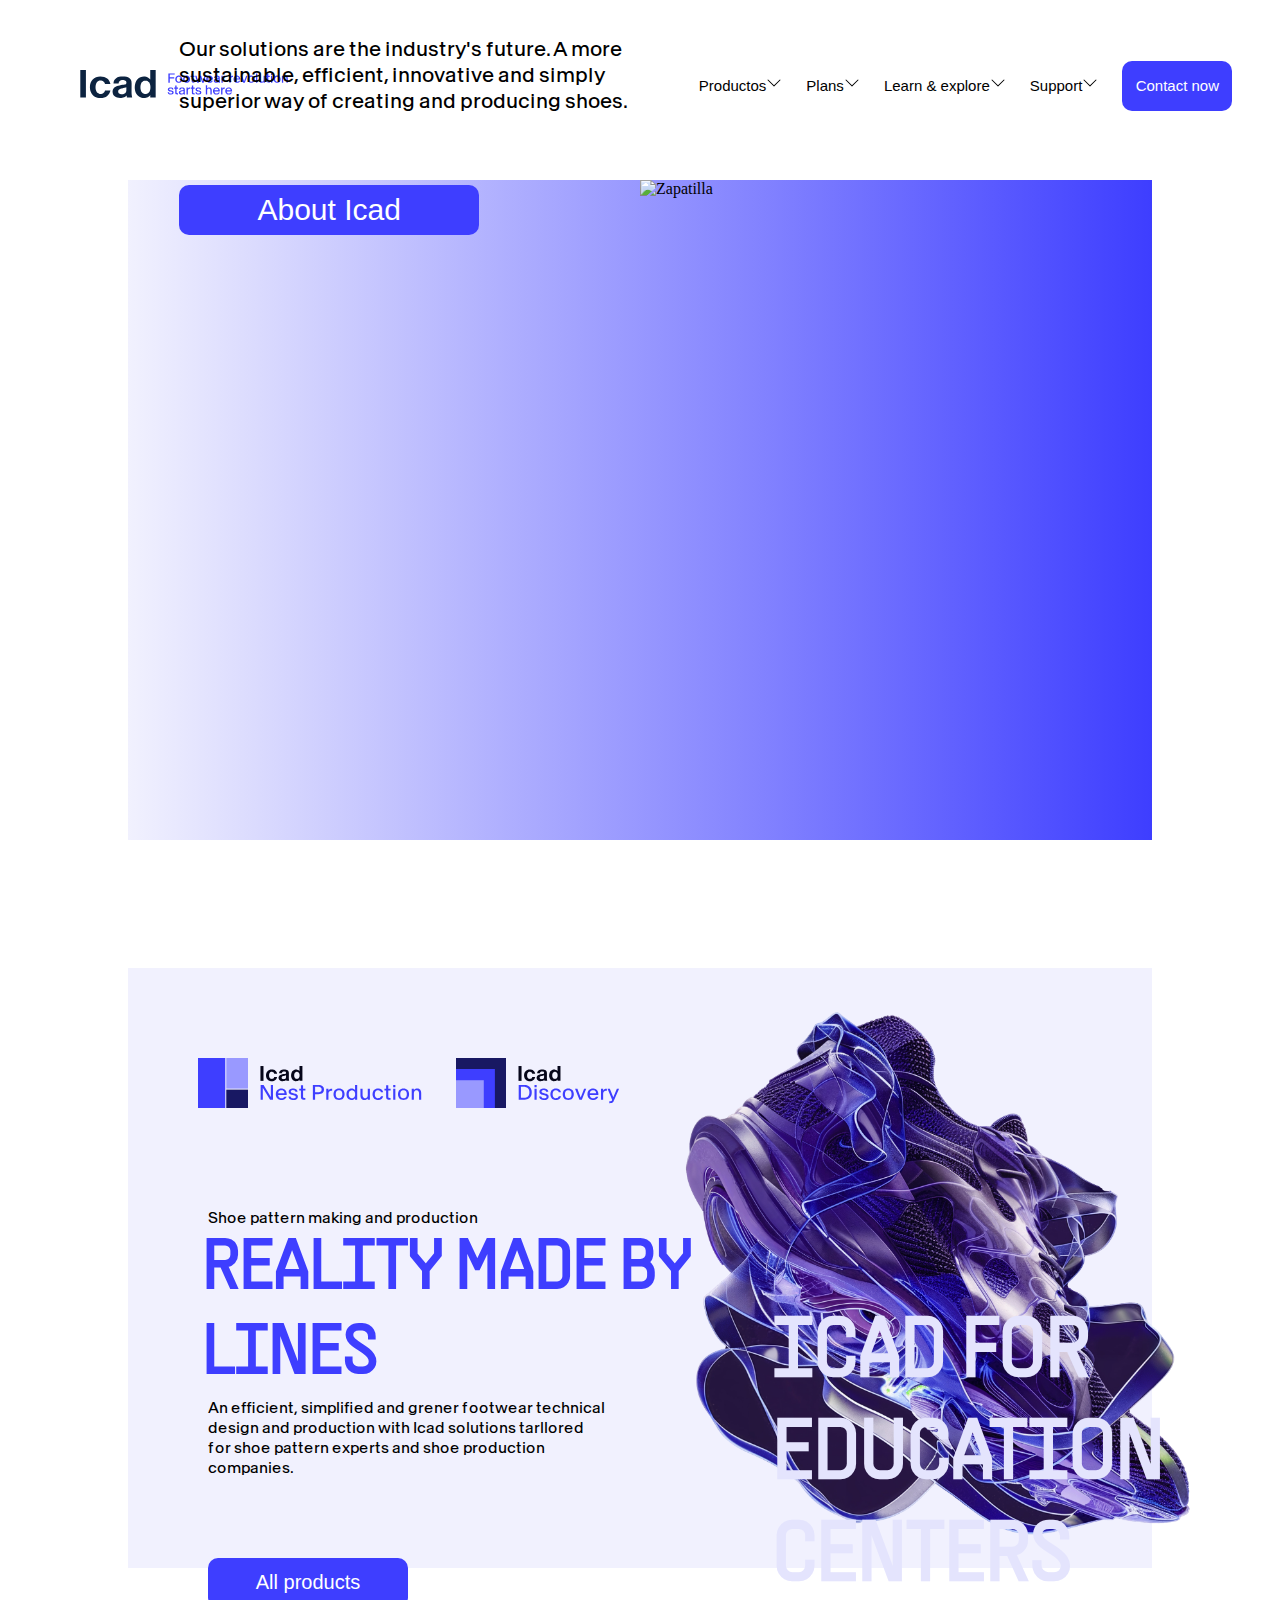
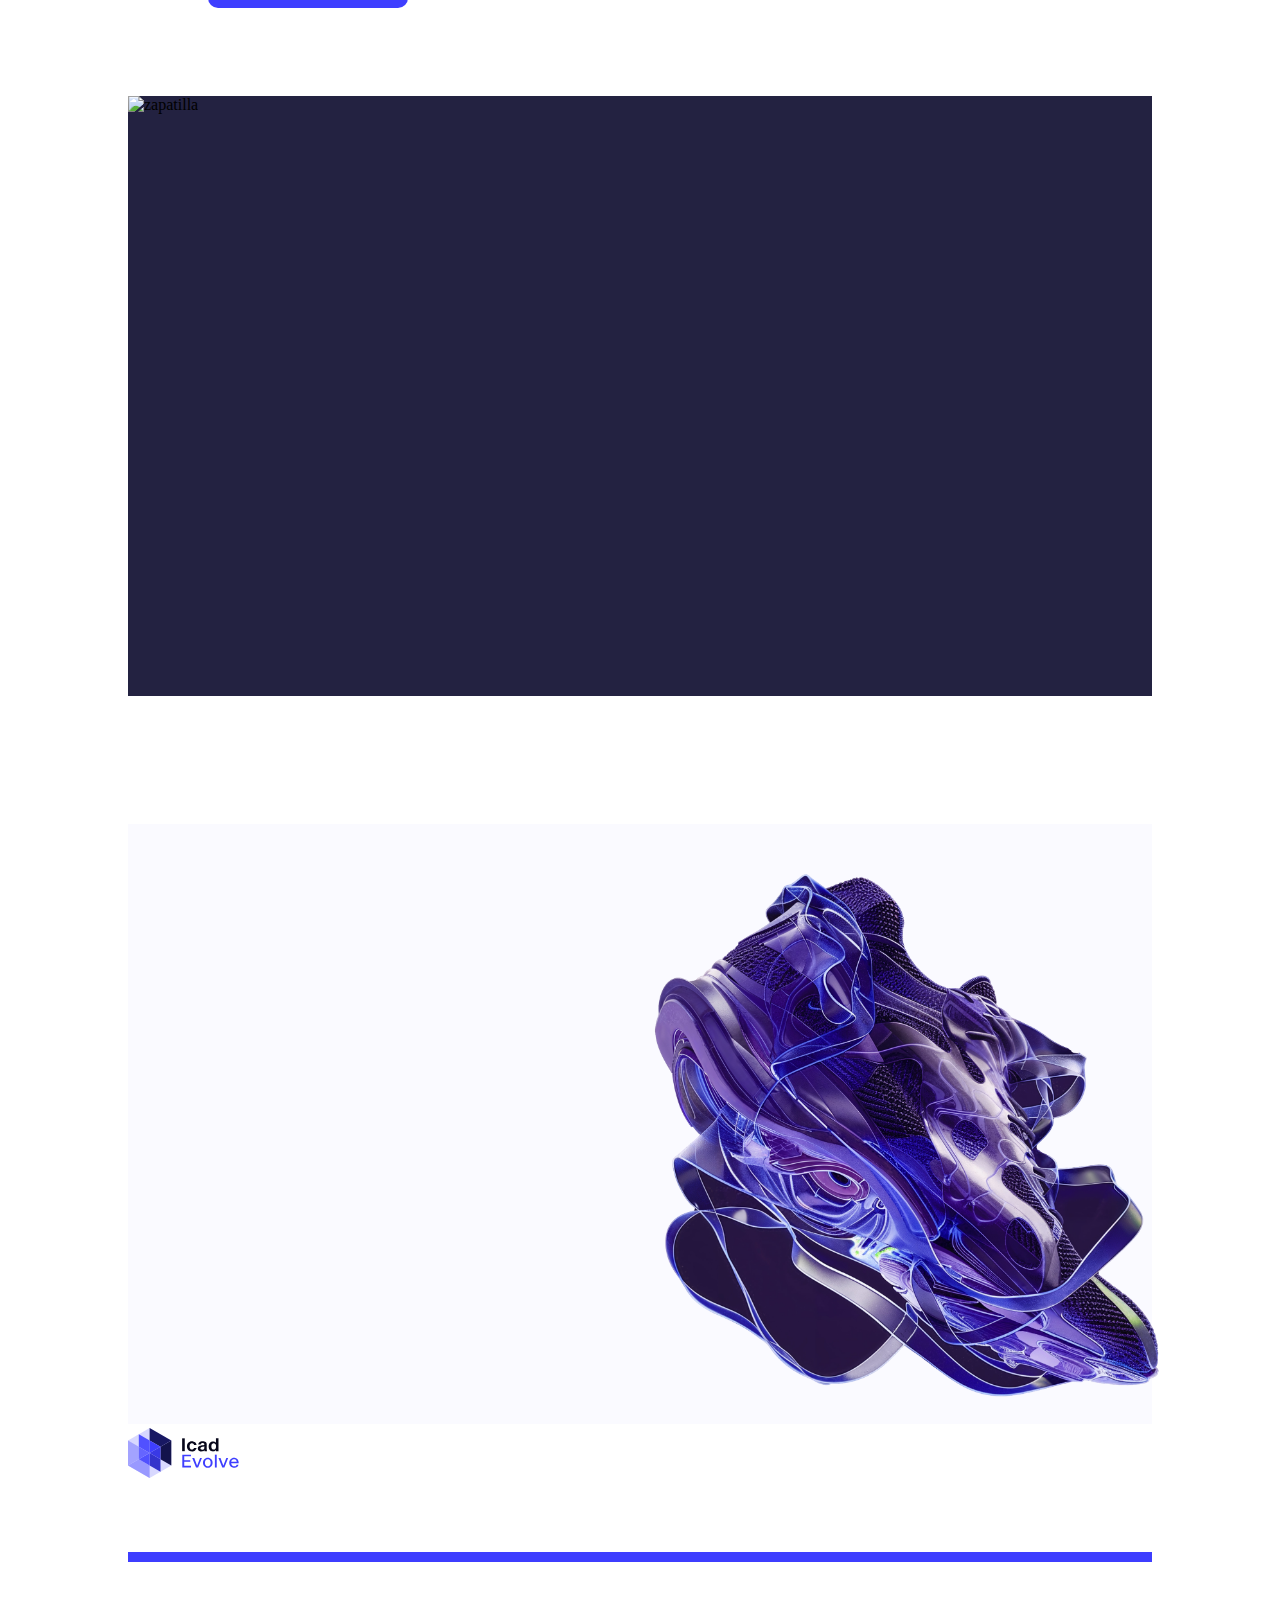
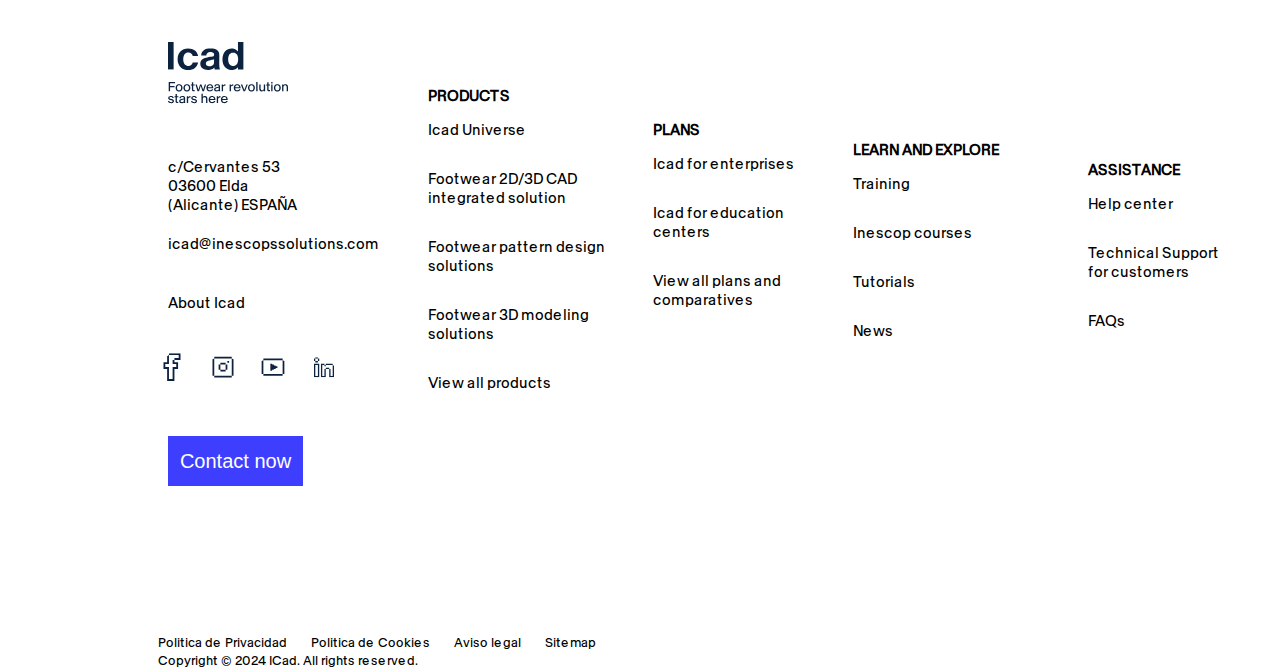
==== index.html @ 35feff92 "Primer commit" ====
<!DOCTYPE html>
<html lang="en">
<head>
    <meta charset="UTF-8">
    <meta name="viewport" content="width=device-width, initial-scale=1.0">
    <title>Icad</title>
    <link rel="stylesheet" href="styles.css">
    <link rel="icon" href="icons/logo-url.svg" type="image">
</head>
<body>
        <header>
            <img class="logo" src="icons/logo.svg" alt="Logo">
            <nav class="menu">
                <button id="products-button" class="products-button" onclick="myFunction()" >Productos<img class="product-icon" src="icons/chevron-down.svg" alt="chevron-down"><img id="chevron-up" class="chevron-up" src="icons/chevron-up.svg" alt="chevron-up"></button>
                <button class="plans-button" onclick="plansFunction()">Plans<img class="plans-icon" src="icons/chevron-down.svg" alt="chevron-down"></button>
                <button class="learn-explore" onclick="exploreFunction()">Learn & explore<img src="icons/chevron-down.svg" alt="chevron-down"></button>
                <button class="support" onclick="supportFunction()">Support<img src="icons/chevron-down.svg" alt="chevron-down"></button>
                <button class="contact-now" type="submit">Contact now</button>
            </nav>
        </header>
        <div id="dropdown-products-content" class="dropdown-products-content">
            <a class="text-1" href="#">Icad for business</a>
            <br>
            <a class="text-2" href="#">Icad for education centers</a>
            <br>
            <button class="button-products">View all plans</button>
        </div>

        <div class="main-container-1">
            <div class="container-1">
            <img src="images/40866ad9741f3b003b96d9e896b05a7f.png" alt="Zapatilla">
            <h1 class="text-1-container">REVOLUTIONIZE YOUR FOOTWEAR CREATION PROCESSES</h1>
            <p>Our solutions are the industry's future. A more sustainable, efficient, innovative and simply superior way of creating and producing shoes.</p>
            <button class="main-button">About Icad</button>
            </div>
        </div>
        <div class="main-container-2">
            
            <div class="container-2">
                <img class="logo-nest" src="icons/Icad-nest-production.svg" alt="logo">
                <img class="logo-discovery" src="icons/Icad-discorevy.svg" alt="logo">
                <img class="zapatilla-morada" src="images/90f8885d36a20b08c599fa4535f0c009.png" alt="Zapatilla">
                <p class="sub-title">Shoe pattern making and production</p>
                <h1>REALITY MADE BY LINES</h1>
                <p>An efficient, simplified and grener footwear technical design and production with Icad solutions tarllored for shoe pattern experts and shoe production companies.</p>
                <button class="button-container-2">All products</button>
            </div>
        </div>

        <div class="main-container-3">
            <div class="container-3">
                <img src="images/26df6f5c9c94a280198f07b001f8804c.jpeg" alt="zapatilla">
                <h1>ICAD FOR EDUCATION CENTERS</h1>
            </div>
        </div>

        <div class="main-container-4">
            <div class="container-4">
                <img class="img-container4" src="images/90f8885d36a20b08c599fa4535f0c009.png" alt="zapatilla">
                <img class="logo-evolve" src="icons/Icad-evolve.svg" alt="logo">
            </div>
        </div>

        <div class="main-footer">
        <footer class="footer">
            <img class="logo-footer" src="icons/logo-footer.svg" alt="logo">
            <p class="text-direction">c/Cervantes 53 03600 Elda (Alicante) ESPAÑA</p>
            <p class="text-email">icad@inescopssolutions.com</p>
            <p class="text-about">About Icad</p>
            <div class="redes">
                <a class="facebook" href="https://www.facebook.com">
                    <img src="icons/facebook-logo.svg" alt="Facebook">
                </a>
                <a class="instagram" href="https://www.instagram.com">
                    <img src="icons/instagram-logo.svg" alt="Instagram">
                </a>
                <a class="youtube" href="https://www.youtube.com">
                    <img src="icons/youtube-logo.svg" alt="Youtube">
                </a>
                <a class="linkedin" href="https://es.linkedin.com">
                    <img src="icons/logo-in.svg" alt="LinkedIn">
                </a>
            </div>
            <button class="footer-button">Contact now</button>
            <div class="products-footer">
                <h2 class="products-title">PRODUCTS</h2>
                <ul>
                    <li><a href="#">Icad Universe</a></li>
                    <li><a href="#">Footwear 2D/3D CAD integrated solution</a></li>
                    <li><a href="#">Footwear pattern design solutions</a></li>
                    <li><a href="#">Footwear 3D modeling solutions</a></li>
                    <li><a href="#">View all products</a></li>
                </ul>
            </div>
            <div class="plans-footer">
                <h2 class="plans-title">PLANS</h2>
                <ul>
                    <li><a href="#">Icad for enterprises</a></li>
                    <li><a href="#">Icad for education centers</a></li>
                    <li><a href="#">View all plans and comparatives</a></li>
                </ul>
            </div>
            <div class="learn-footer">
                <h2 class="learn-title">LEARN AND EXPLORE</h2>
                <ul>
                    <li><a href="#">Training</a></li>
                    <li><a href="#">Inescop courses</a></li>
                    <li><a href="#">Tutorials</a></li>
                    <li><a href="#">News</a></li>
                </ul>
            </div>
            <div class="assistance-footer">
                <h2 class="assistance-title">ASSISTANCE</h2>
                <ul>
                    <li><a href="#">Help center</a></li>
                    <li><a href="#">Technical Support for customers</a></li>
                    <li><a href="#">FAQs</a></li>
                </ul>
            </div>
            <div class="license-footer">
                <a href="#">Politica de Privacidad</a>
                <a href="#">Politica de Cookies</a>
                <a href="#">Aviso legal</a>
                <a href="#">Sitemap</a>
                <a href="#">Copyright © 2024 ICad. All rights reserved.</a>
            </div>
        </footer>
        </div>
        </div>
        <script src="script.js"></script>
</body>
</html>
---- styles.css ----
* {
    margin: 0;
    padding: 0;
}

@font-face {
    font-family: 'PP Supply Sans';
    src: url('fonts/PPSupplySans-Light.ttf');
    font-weight: normal;
    font-style: normal;
}

@font-face {
    font-family: 'BaikalVAR';
    src: url('fonts/BaikalVAR-Regular.ttf');
    font-weight: normal;
    font-style: normal;
}

header {
    width: 95%;
    height: 100px;
    margin: 20px;
    background-color: #fff;
}

.logo {
    margin-top: 50px;
    margin-left: 60px;
}

nav {
    width: 600px;
    margin-left: 55%;
    margin-top: -37px;
}

.products-button {
    font-size: 15px;
    border:none;
    background-color: #fff;
    cursor: pointer;
    margin:10px;
}

.dropdown-products-content {
    width: 100%;
    display: none;
    height: 200px;
    background-color: #fff;
    position: absolute;
    justify-content: center;
}

.text-1{
    color: #060619;
    margin: 10px;
    font-family: 'BaikalVAR', Arial, Helvetica, sans-serif;
    font-size: 25px;
    text-decoration: none;
    margin-left: 740px;
}

.text-1:hover {
    background-color: #E4E4FD;
}

.text-2{
    color: #060619;
    font-family: 'BaikalVAR', Arial, Helvetica, sans-serif;
    font-size: 25px;
    margin-left: 740px;
    text-decoration: none;
}

.text-2:hover {
    background-color: #E4E4FD;
}

.dropdown-products-content button {
    margin-top: 50px;
    margin-left: 700px;
    background-color: #3E3EFF;
    color: #fff;
    font-size: 20px;
    width: 250px;
    height: 50px ;
    border-radius: 10px;
    border:none;
    cursor: pointer;
}

.contact-now {
    width: 110px;
    height: 50px;
    background-color: #3E3EFF;
    color: #fff;
    border: none;
    margin: 10px;
    margin-right: 20px;
    margin-top: -75px;
    cursor: pointer;
    font-size: 15px;
    border-radius: 10px;
}

.drop-products {
    margin-left: -20px;
}

.product-icon {
    margin-top: -10px;
}

.show {
    display: block;
}

.plans-button {
    font-size: 15px;
    border: none;
    margin: 10px;
    background-color: #fff;
    cursor: pointer;
}

.learn-explore {
    font-size: 15px;
    border: none;
    margin: 10px;
    background-color: #fff;
    cursor: pointer;
}

.support {
    font-size: 15px;
    border: none;
    margin: 10px;
    background-color: #fff;
    cursor: pointer;
}

.chevron-up {
    display: none;
}

.show-2 {
    display: inline;
}

.main-container-1 {
    display: flex;
    justify-content: center;
    height: 700px;
}

.container-1 {
    text-align: left;
    margin-top: 40px;
    background: linear-gradient(to right,  #F1F1FE, #3E3EFF);
    width: 80%;
}

.text-1-container {
    font-size: 60px;
    font-family: 'PP Supply Sans', Arial, Helvetica, sans-serif;
    color: #3E3EFF;
    margin: 10px;
    width: 600px;
    margin-top: -40%;
    margin-left: 5%;
}

.container-1 p{
    width: 450px;
    font-family: 'BaikalVAR', Arial, Helvetica, sans-serif;
    margin-left: 5%;
    font-size: 20px;
    margin-top: 30px;
}

.main-button {
    margin-top: 70px;
    margin-left: 5%;
    font-size: 30px;
    background-color: #3E3EFF;
    color: #fff;
    width: 300px;
    height: 50px;
    border: none;
    cursor: pointer;
    border-radius: 10px;
}

.main-button:hover {
    box-shadow: 0px 0px 10px rgba(62, 62, 255, 0.5);
}

.main-container-1 img{
    width: 550px;
    margin-left: 50%;
}

.zapatilla-morada {
    width: 600px;
    margin-left: 48%;
    margin-top: -150px;
}

.main-container-2 {
    height: 600px;
    display: flex;
    justify-content: center;
    margin-top: 10%;
}

.container-2 {
    background-color: #F1F1FE;
    width: 80%;
}
.sub-title {
    width: 300px;
    margin-top: -35%;
    font-family: Arial, Helvetica, sans-serif; 
    margin-left: 80px;
}

.container-2 h1 {
    font-size: 70px;
    width: 600px;
    font-family: 'PP Supply Sans', Arial, Helvetica, sans-serif;
    color: #3E3EFF;
    margin-left: 75px;
}

.container-2 p{
    width: 400px;
    font-size: 15px;
    font-family: 'BaikalVAR', Arial, Helvetica, sans-serif;
    margin-left: 80px;
}

.container-2 button {
    width: 200px;
    height: 50px;
    color: #fff;
    background-color: #3E3EFF;
    font-size: 20px;
    border: none;
    border-radius: 10px;
    margin-top: 80px;
    margin-left: 80px;
}

.container-2 .icad-nest{
    width: 200px;
    margin-left: -35%;
}

.container-2 .icad-discovery {
    width: 200px;
}

.logo-nest{
    margin-top: 90px;
    margin-left: 70px;
}

.logo-nest img{
    width: 200px;
    height: 200px;
}
.logo-discovery {
    margin-left: 30px;
}

.main-container-3 {
    height: 600px;
    display: flex;
    justify-content: center;
    margin-top: 10%;
}

.container-3 {
    width: 80%;
    background-color: #232241;
}

.main-container-3 img {
    width: 600px;
}

.main-container-3 h1 {
    font-family: 'PP Supply Sans', Arial, Helvetica, sans-serif;
    width: 500px;
    font-size: 84px;
    margin-left: 63%;
    margin-top: -40%;
    color: #E4E4FD;
}

.main-container-4 {
    height: 600px;
    display: flex;
    justify-content: center;
    margin-top: 10%;
}

.container-4 {
    width: 80%;
    background-color: #FAFAFF;
}

.img-container4 {
    width: 600px;
    margin-left: 45%;
}

.container-4 .logo-evolve{
    margin-bottom: 70%;
}

.logo-evolve img{
    width: 150px;
}

.logo-footer {
    width: 120px;
    margin-top: 80px;
    margin-left: 40px;
}

.main-footer {
    display: flex;
    justify-content: center;
}

.footer {
    margin-top: 10%;
    width: 80%;
    height: 650px;
    background-color: #fff;
    border-top: 10px solid #3E3EFF;
}

.text-direction {
    font-size: 14px;
    font-family: 'BaikalVAR', Arial, Helvetica, sans-serif;
    width: 150px;
    margin-top: 50px;
    margin-left: 40px;
}

.text-email {
    font-size: 14px;
    font-family: 'BaikalVAR', Arial, Helvetica, sans-serif;
    margin-top: 20px;
    margin-left: 40px;
}

.text-about {
    font-size: 14px;
    font-family: 'BaikalVAR', Arial, Helvetica, sans-serif;
    margin-top: 40px;
    margin-left: 40px;
}

.redes {
    display: flex;
    width: 180px;
    justify-content: space-between;
    margin-top: 40px;
    margin-left: 30px;
}

.facebook img{
    width: 28px;
}

.instagram img {
    width: 28px;
}

.youtube img {
    width: 28px;
}

.linkedin img {
    width: 28px;
}

.footer-button {
    color: #fff;
    width: 135px;
    height: 50px;
    font-size: 20px;
    background-color: #3E3EFF;
    margin-top: 50px;
    margin-left: 40px;
    cursor: pointer;
    border: none;
}

.products-footer {
    font-family: 'BaikalVAR',Arial, Helvetica, sans-serif;
    margin-left: 300px;
    margin-top: -39%;
}

.products-footer h2 {
    font-size: 14px;
}

.products-footer ul {
    list-style: none;
}

.products-footer a {
    color: #000;
    width: 180px;
    display: inline-block;
    margin: 15px;
    font-size: 14px;
    margin-left: -0px;
    text-decoration: none;
}

.plans-footer {
    font-family: 'BaikalVAR', Arial, Helvetica, sans-serif;
    margin-left: 525px;
    margin-top: -28%;
}

.plans-footer h2{
    font-size: 14px;
}

.plans-footer ul{
    list-style: none;
}

.plans-footer a{
    display: inline-block;
    width: 150px;
    text-decoration: none;
    font-size: 14px;
    color: #000;
    margin: 15px;
    margin-left: 0px;
}

.learn-footer {
    font-family: 'BaikalVAR', Arial, Helvetica, sans-serif;
    margin-left: 725px;
    margin-top: -18%;
}

.learn-footer h2 {
    font-size: 14px;
}

.learn-footer ul{
    list-style: none;
}

.learn-footer a {
    display: inline-block;
    width: 150px;
    text-decoration: none;
    font-size: 14px;
    color: #000;
    margin: 15px;
    margin-left: 0px;
}

.assistance-footer{
    font-family: 'BaikalVAR', Arial, Helvetica, sans-serif;
    margin-left: 960px;
    margin-top: -19%;
}

.assistance-footer h2{
    font-size: 14px;
}

.assistance-footer ul{
    list-style: none;
}

.assistance-footer a {
    font-size: 14px;
    display: inline-block;
    width: 140px;
    margin: 15px;
    margin-left: 0px;
    color: #000;
    text-decoration: none;
}

.license-footer {
    display: inline-block;
    width: 500px;
    margin-top: 28%;
    margin-left: 20px;
}

.license-footer a{
    font-size: 12px;
    font-family: 'BaikalVAR', Arial, Helvetica, sans-serif;
    margin: 10px;
    text-decoration: none;
    color: #000;
}
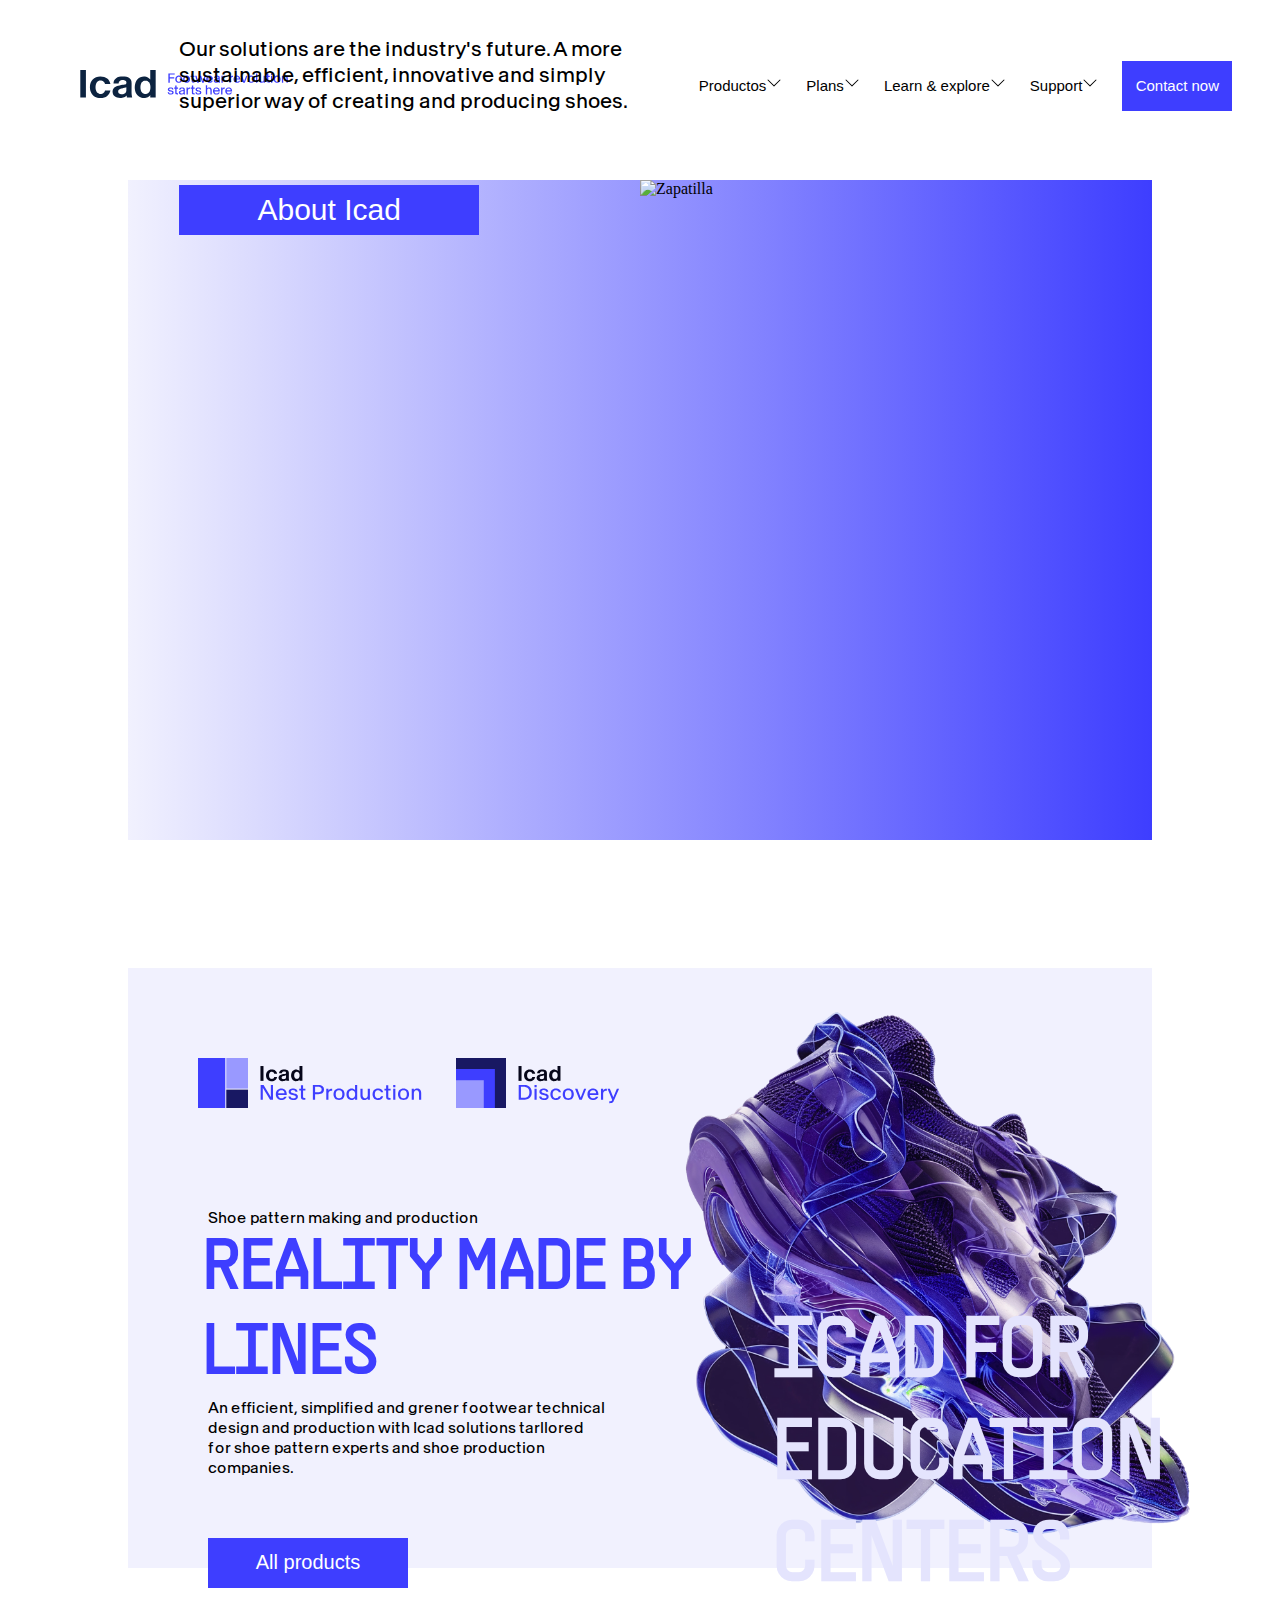
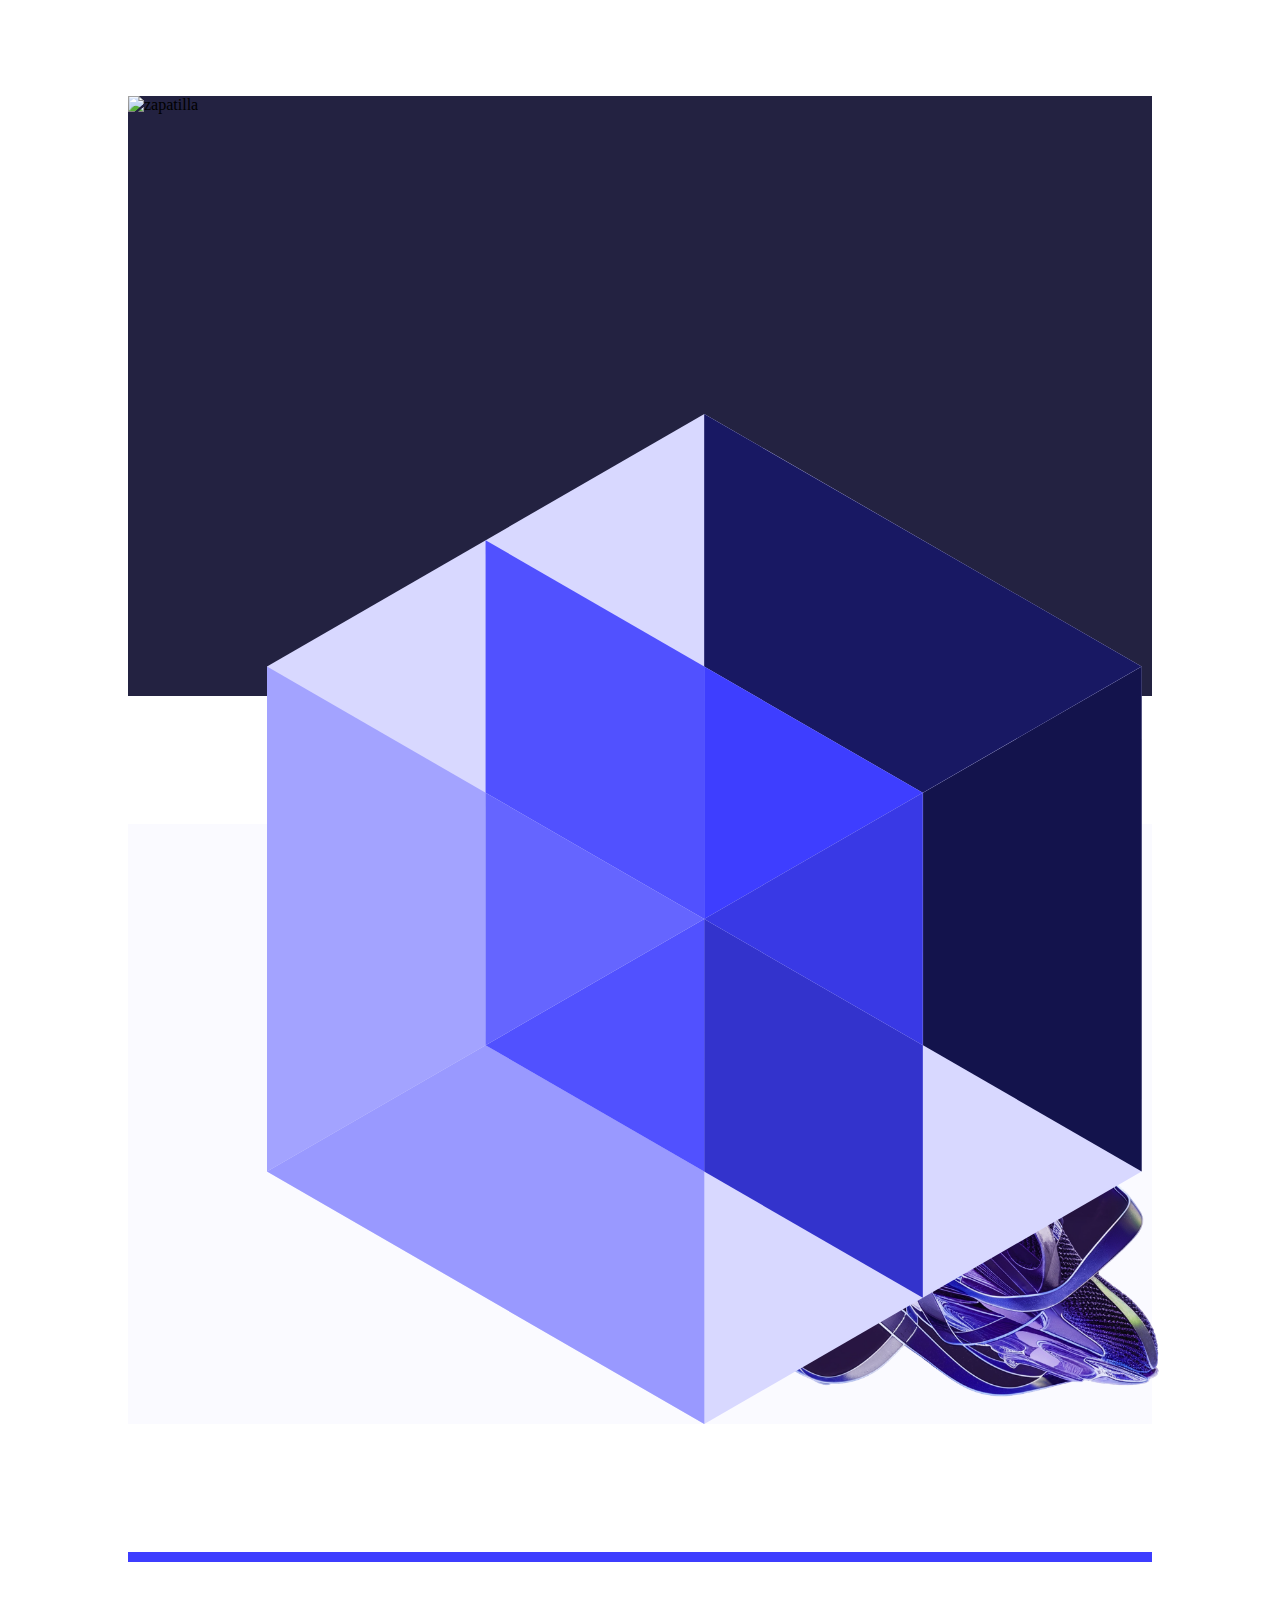
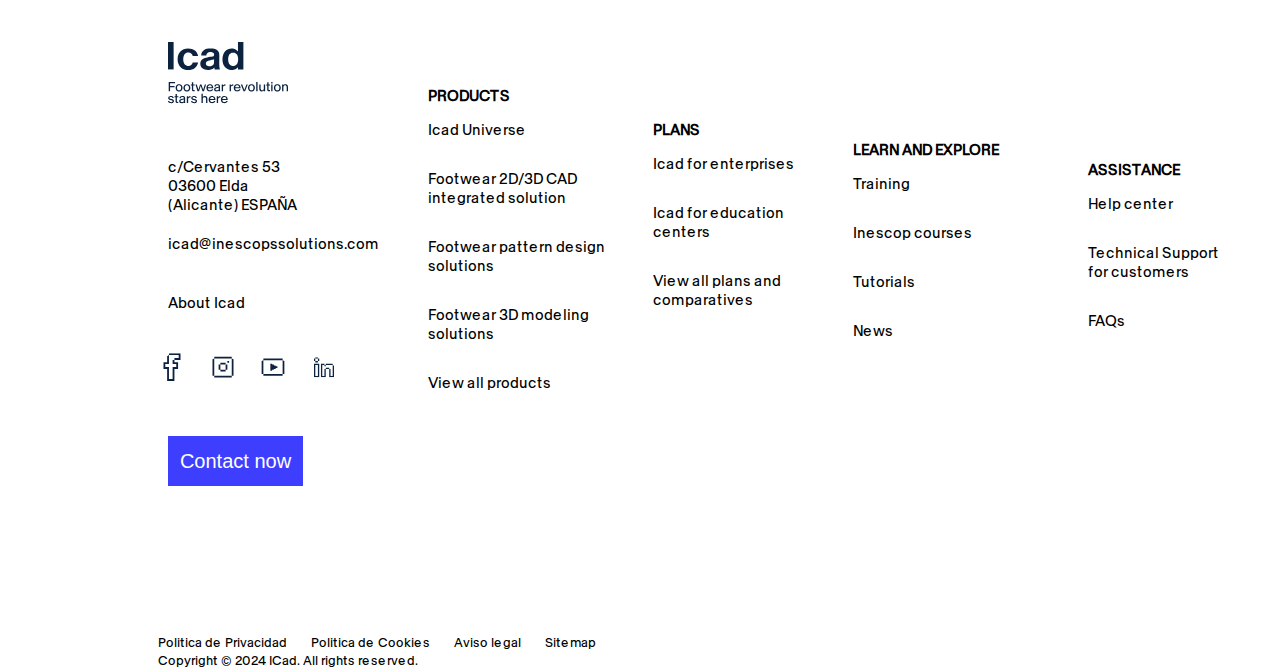
==== commit c9c033e0: "Esto es un commit" ====
--- a/index.html
+++ b/index.html
@@ -56,8 +56,13 @@
 
         <div class="main-container-4">
             <div class="container-4">
-                <img class="img-container4" src="images/90f8885d36a20b08c599fa4535f0c009.png" alt="zapatilla">
+                <img class="morada" src="images/90f8885d36a20b08c599fa4535f0c009.png" alt="zapatilla">
                 <img class="logo-evolve" src="icons/Icad-evolve.svg" alt="logo">
+                <p class="sub-text-4">Shoe design software</p>
+                <h1>AN UNIVERSE OF FOOTWEAR CREATION</h1>
+                <p class="text-4">Pioneering footwear software that seamlessly merges 2D and 3D environments to redefine the limits of footwear creation and production.</p>
+                <button class="button-container4">I'm interested</button>
+                <a href="#">See plans</a>
             </div>
         </div>
 
@@ -127,6 +132,7 @@
         </footer>
         </div>
         </div>
+    </div>
         <script src="script.js"></script>
 </body>
 </html>--- a/styles.css
+++ b/styles.css
@@ -85,9 +85,12 @@
     font-size: 20px;
     width: 250px;
     height: 50px ;
-    border-radius: 10px;
     border:none;
     cursor: pointer;
+}
+
+.dropdown-products-content button:hover {
+    box-shadow: 0px 0px 10px rgba(62, 62, 255, 0.5);
 }
 
 .contact-now {
@@ -101,7 +104,10 @@
     margin-top: -75px;
     cursor: pointer;
     font-size: 15px;
-    border-radius: 10px;
+}
+
+.contact-now:hover {
+    box-shadow: 0px 0px 10px rgba(62, 62, 255, 0.5);
 }
 
 .drop-products {
@@ -189,7 +195,6 @@
     height: 50px;
     border: none;
     cursor: pointer;
-    border-radius: 10px;
 }
 
 .main-button:hover {
@@ -247,9 +252,13 @@
     background-color: #3E3EFF;
     font-size: 20px;
     border: none;
-    border-radius: 10px;
-    margin-top: 80px;
+    margin-top: 60px;
     margin-left: 80px;
+}
+
+.container-2 button:hover {
+    box-shadow: 0px 0px 10px rgba(62, 62, 255, 0.5);
+    cursor: pointer;
 }
 
 .container-2 .icad-nest{
@@ -299,6 +308,11 @@
     color: #E4E4FD;
 }
 
+.morada {
+    width: 600px;
+    margin-left: 45%;
+}
+
 .main-container-4 {
     height: 600px;
     display: flex;
@@ -307,22 +321,63 @@
 }
 
 .container-4 {
+    display: flex;
     width: 80%;
     background-color: #FAFAFF;
 }
 
-.img-container4 {
-    width: 600px;
-    margin-left: 45%;
-}
-
-.container-4 .logo-evolve{
-    margin-bottom: 70%;
-}
-
-.logo-evolve img{
-    width: 150px;
-}
+.sub-text-4 {
+    font-family: 'BaikalVAR', Arial, Helvetica, sans-serif;
+    width: 500px;
+    margin-left: -10%;
+    margin-top: 10%;
+}
+
+.container-4 h1{
+    width: 400px;
+    font-family: 'PP Supply Sans', Arial, Helvetica, sans-serif;
+    font-size: 60px;
+    color:#3E3EFF;
+    margin-top: 14%;
+    margin-left: -45%;
+}
+
+.text-4 {
+    font-family: 'BaikalVAR', Arial, Helvetica, sans-serif;
+    margin-top: 35%;
+    margin-left: -35%;
+    width: 400px;
+}
+
+.button-container4 {
+    width: 200px;
+    height: 50px;
+    margin-top: 45%;
+    margin-left: -35%;
+    background-color: #3E3EFF;
+    font-size: 15px;
+    color: #fff;
+    border: none;
+}
+
+.button-container4:hover {
+    box-shadow: 0px 0px 10px rgba(62, 62, 255, 0.5);
+    cursor: pointer;
+}
+
+.container-4 a {
+    display: inline-block;
+    justify-content: center;
+    margin-top: 530px;
+    margin-left: 70px;
+    color:#3E3EFF;
+}
+
+.logo-evolve {
+    margin-left: -90%;
+    margin-top: -40%;
+}
+
 
 .logo-footer {
     width: 120px;
@@ -401,6 +456,10 @@
     border: none;
 }
 
+.footer-button:hover {
+    box-shadow: 0px 0px 10px rgba(62, 62, 255, 0.5);
+}
+
 .products-footer {
     font-family: 'BaikalVAR',Arial, Helvetica, sans-serif;
     margin-left: 300px;
@@ -431,15 +490,15 @@
     margin-top: -28%;
 }
 
-.plans-footer h2{
-    font-size: 14px;
-}
-
-.plans-footer ul{
+.plans-footer h2 {
+    font-size: 14px;
+}
+
+.plans-footer ul {
     list-style: none;
 }
 
-.plans-footer a{
+.plans-footer a {
     display: inline-block;
     width: 150px;
     text-decoration: none;
@@ -459,7 +518,7 @@
     font-size: 14px;
 }
 
-.learn-footer ul{
+.learn-footer ul {
     list-style: none;
 }
 
@@ -483,7 +542,7 @@
     font-size: 14px;
 }
 
-.assistance-footer ul{
+.assistance-footer ul {
     list-style: none;
 }
 
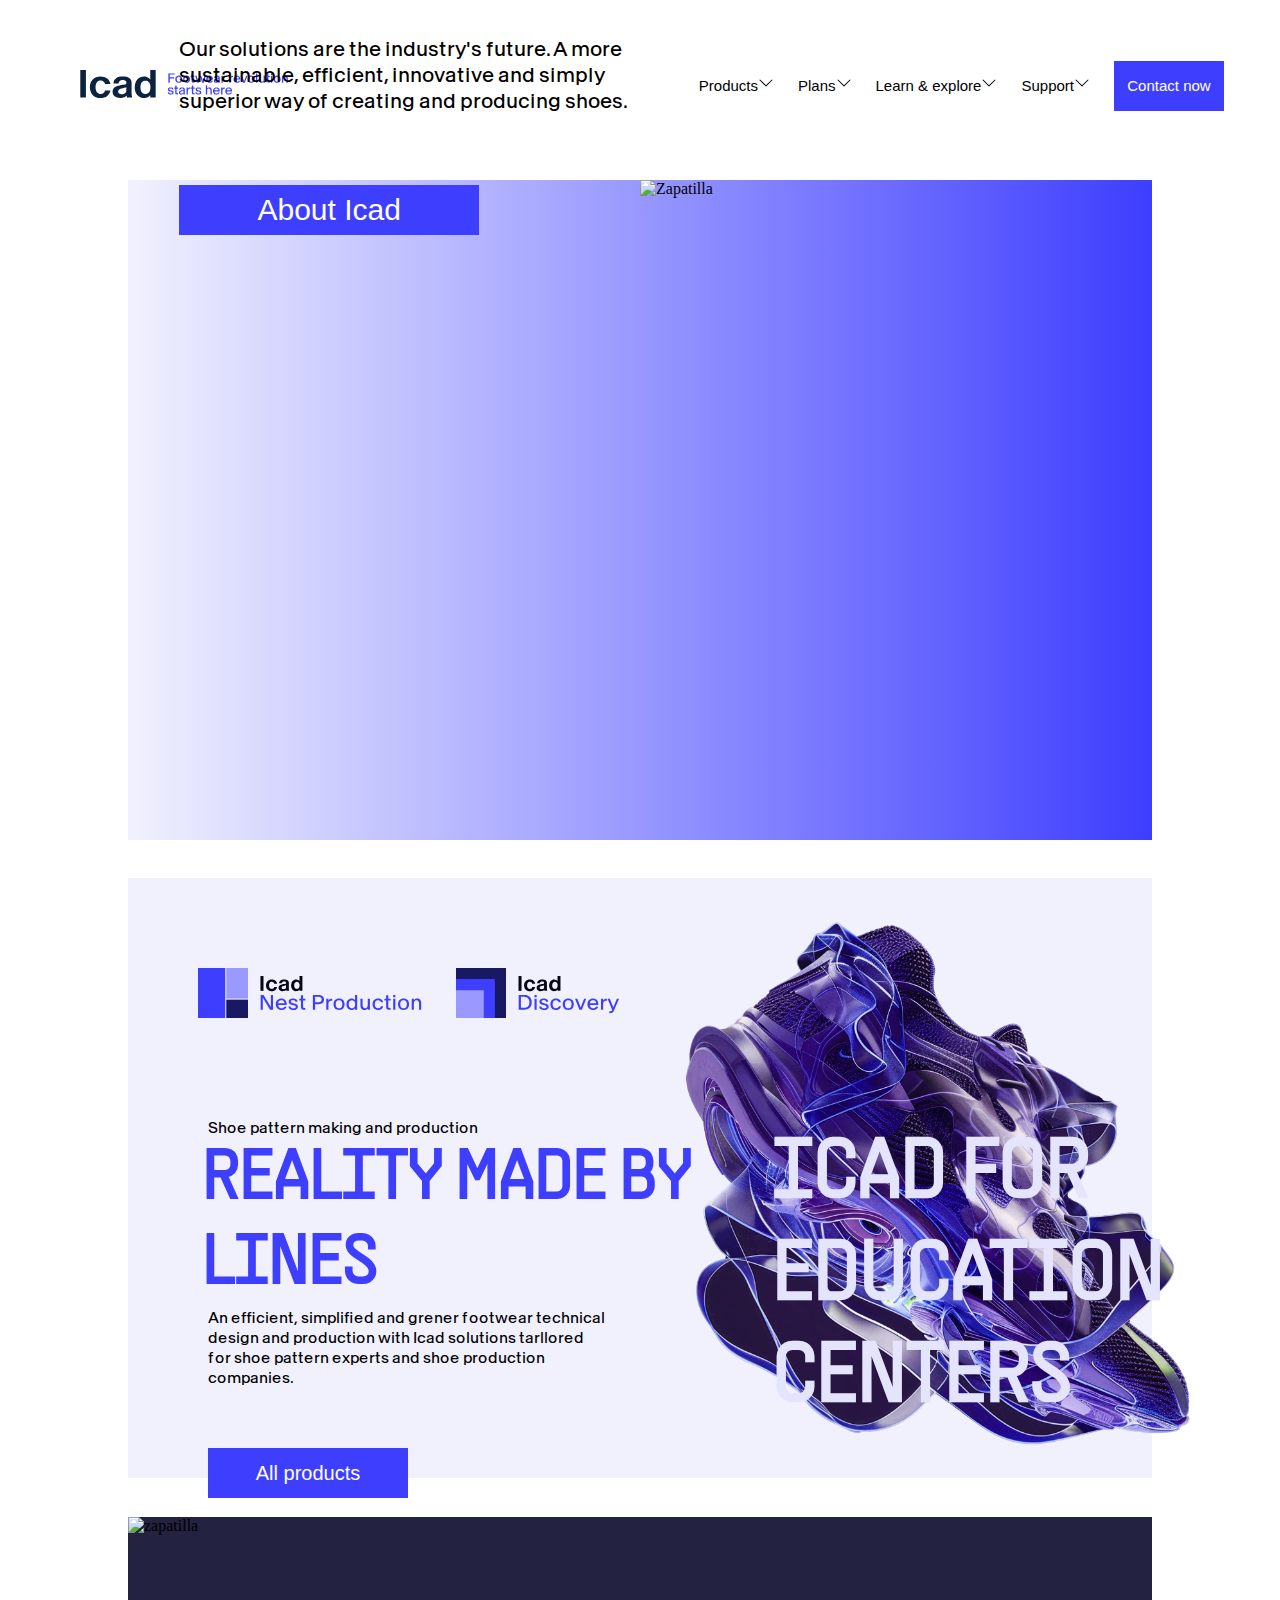
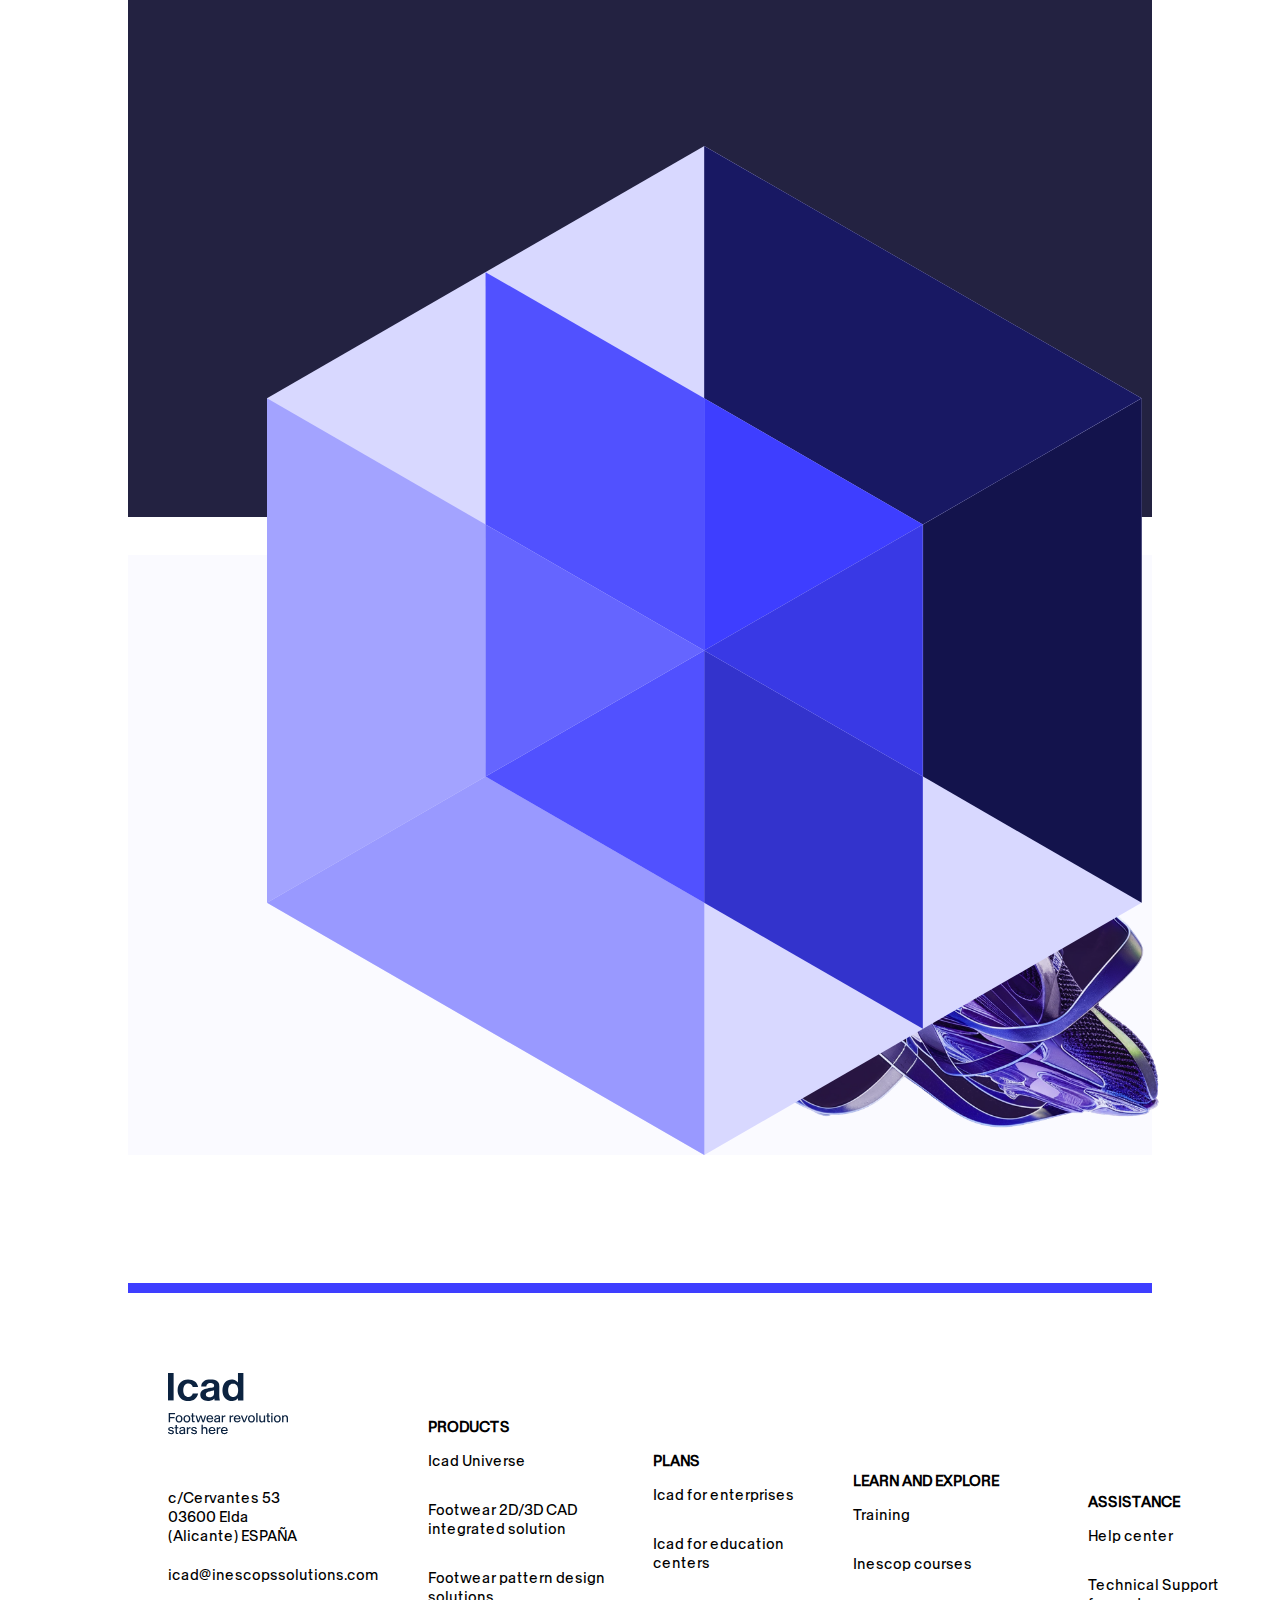
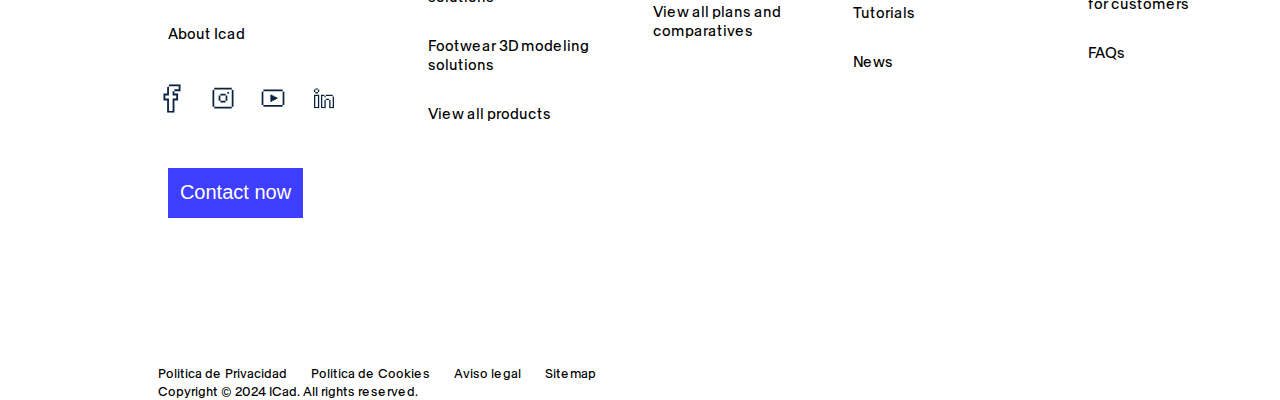
==== commit 7dde3190: "Esto es un comit" ====
--- a/index.html
+++ b/index.html
@@ -11,7 +11,7 @@
         <header>
             <img class="logo" src="icons/logo.svg" alt="Logo">
             <nav class="menu">
-                <button id="products-button" class="products-button" onclick="myFunction()" >Productos<img class="product-icon" src="icons/chevron-down.svg" alt="chevron-down"><img id="chevron-up" class="chevron-up" src="icons/chevron-up.svg" alt="chevron-up"></button>
+                <button id="products-button" class="products-button" onclick="myFunction()" >Products<img class="product-icon" src="icons/chevron-down.svg" alt="chevron-down"><img id="chevron-up" class="chevron-up" src="icons/chevron-up.svg" alt="chevron-up"></button>
                 <button class="plans-button" onclick="plansFunction()">Plans<img class="plans-icon" src="icons/chevron-down.svg" alt="chevron-down"></button>
                 <button class="learn-explore" onclick="exploreFunction()">Learn & explore<img src="icons/chevron-down.svg" alt="chevron-down"></button>
                 <button class="support" onclick="supportFunction()">Support<img src="icons/chevron-down.svg" alt="chevron-down"></button>
@@ -19,9 +19,9 @@
             </nav>
         </header>
         <div id="dropdown-products-content" class="dropdown-products-content">
-            <a class="text-1" href="#">Icad for business</a>
+            <button class="text-1" href="#">Icad for business</button>
             <br>
-            <a class="text-2" href="#">Icad for education centers</a>
+            <button class="text-2" href="#">Icad for education centers</button>
             <br>
             <button class="button-products">View all plans</button>
         </div>
--- a/styles.css
+++ b/styles.css
@@ -36,11 +36,12 @@
 }
 
 .products-button {
-    font-size: 15px;
-    border:none;
+    border: none;
+    font-size: 15px;
     background-color: #fff;
     cursor: pointer;
     margin:10px;
+
 }
 
 .dropdown-products-content {
@@ -54,9 +55,15 @@
 
 .text-1{
     color: #060619;
-    margin: 10px;
-    font-family: 'BaikalVAR', Arial, Helvetica, sans-serif;
-    font-size: 25px;
+    text-align: left;
+    background-color: #fff;
+    border: none;
+    margin: 10px;
+    font-family: 'BaikalVAR', Arial, Helvetica, sans-serif;
+    width: 350px;
+    height: 40px;
+    font-size: 18px;
+    border-radius: 2px;
     text-decoration: none;
     margin-left: 740px;
 }
@@ -68,17 +75,22 @@
 .text-2{
     color: #060619;
     font-family: 'BaikalVAR', Arial, Helvetica, sans-serif;
-    font-size: 25px;
+    font-size: 18px;
     margin-left: 740px;
     text-decoration: none;
+    border: none;
+    background-color: #fff;
+    width: 350px;
+    height: 40px;
+    text-align: left;
 }
 
 .text-2:hover {
     background-color: #E4E4FD;
 }
 
-.dropdown-products-content button {
-    margin-top: 50px;
+.button-products {
+    margin-top: 30px;
     margin-left: 700px;
     background-color: #3E3EFF;
     color: #fff;
@@ -216,7 +228,7 @@
     height: 600px;
     display: flex;
     justify-content: center;
-    margin-top: 10%;
+    margin-top: 3%;
 }
 
 .container-2 {
@@ -287,7 +299,7 @@
     height: 600px;
     display: flex;
     justify-content: center;
-    margin-top: 10%;
+    margin-top: 3%;
 }
 
 .container-3 {
@@ -317,7 +329,7 @@
     height: 600px;
     display: flex;
     justify-content: center;
-    margin-top: 10%;
+    margin-top: 3%;
 }
 
 .container-4 {
